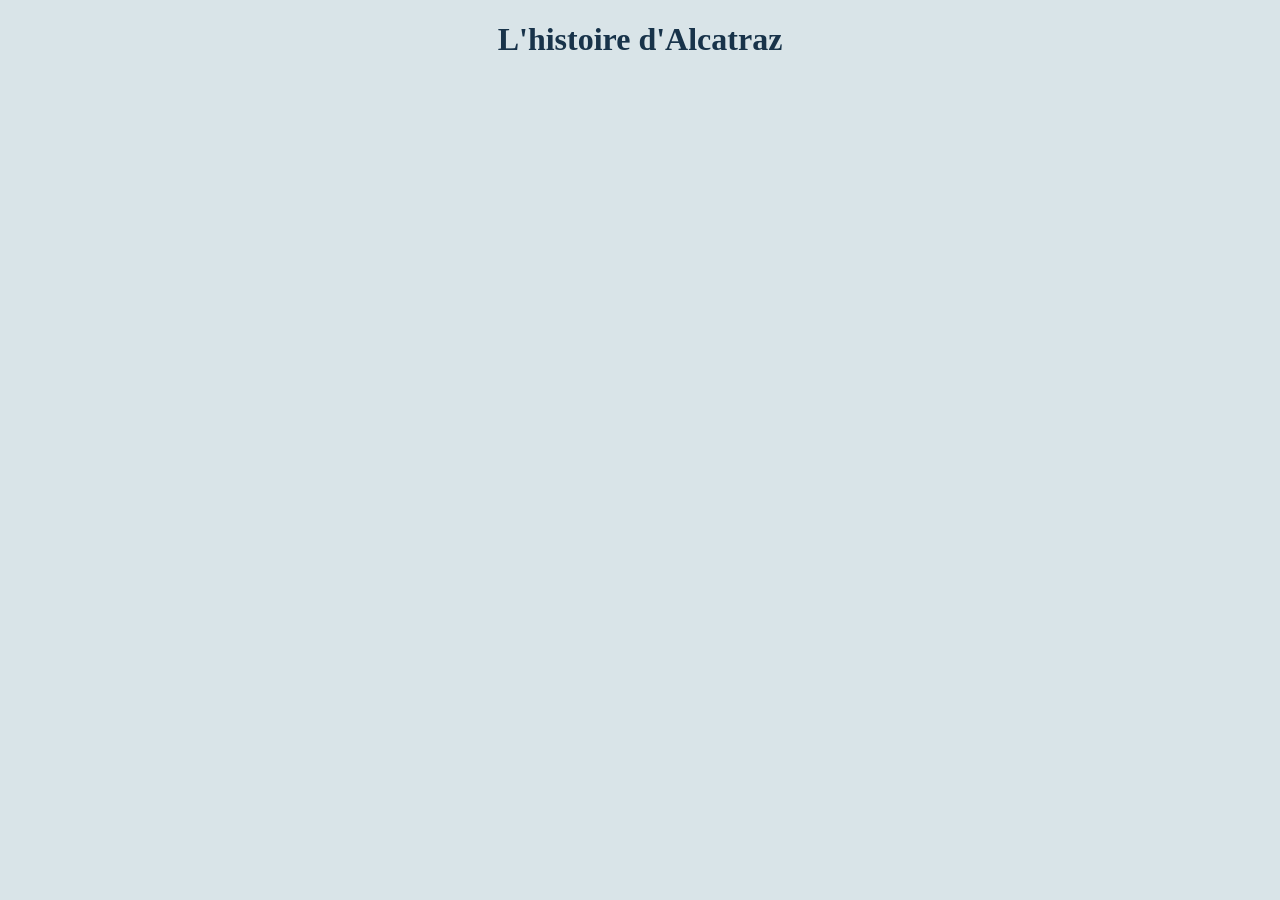
==== page2.html @ fc87a75d "3eme" ====
<!DOCTYPE html>
<html lang="en">
<head>
    <meta charset="UTF-8">
    <meta name="viewport" content="width=device-width, initial-scale=1.0">
    <title>p2</title>
    <link rel="stylesheet" href="./style.css">
</head>
<body>
    <header>
        <h1>
            L'histoire d'Alcatraz
        </h1>
    </header>
    <main>

    </main>
    <footer>

    </footer>
</body>
</html>
---- style.css ----
html {
      background-color: #D9E4E8;
}

header {
    text-align: center;
    
}
header h1 {
    color: #18334A;
}
main {
     
    
}
main ul {
    color: #354B59;
    background-color: #FFFFFF;
    margin-left: 10px;
    border-radius: 11px;
    
}
main li {
    
    margin: 10px;
}
section {
    display: flex;
    flex-direction: row ;
    align-items: center ; 
    justify-content: center ;
}

footer nav  {
    
    text-align: center;
    
    position: absolute;
    bottom: 20px;
    left: 50%;
    transform: translateX(-50%);
}
    

footer nav a {
    color: #C69B62;
}
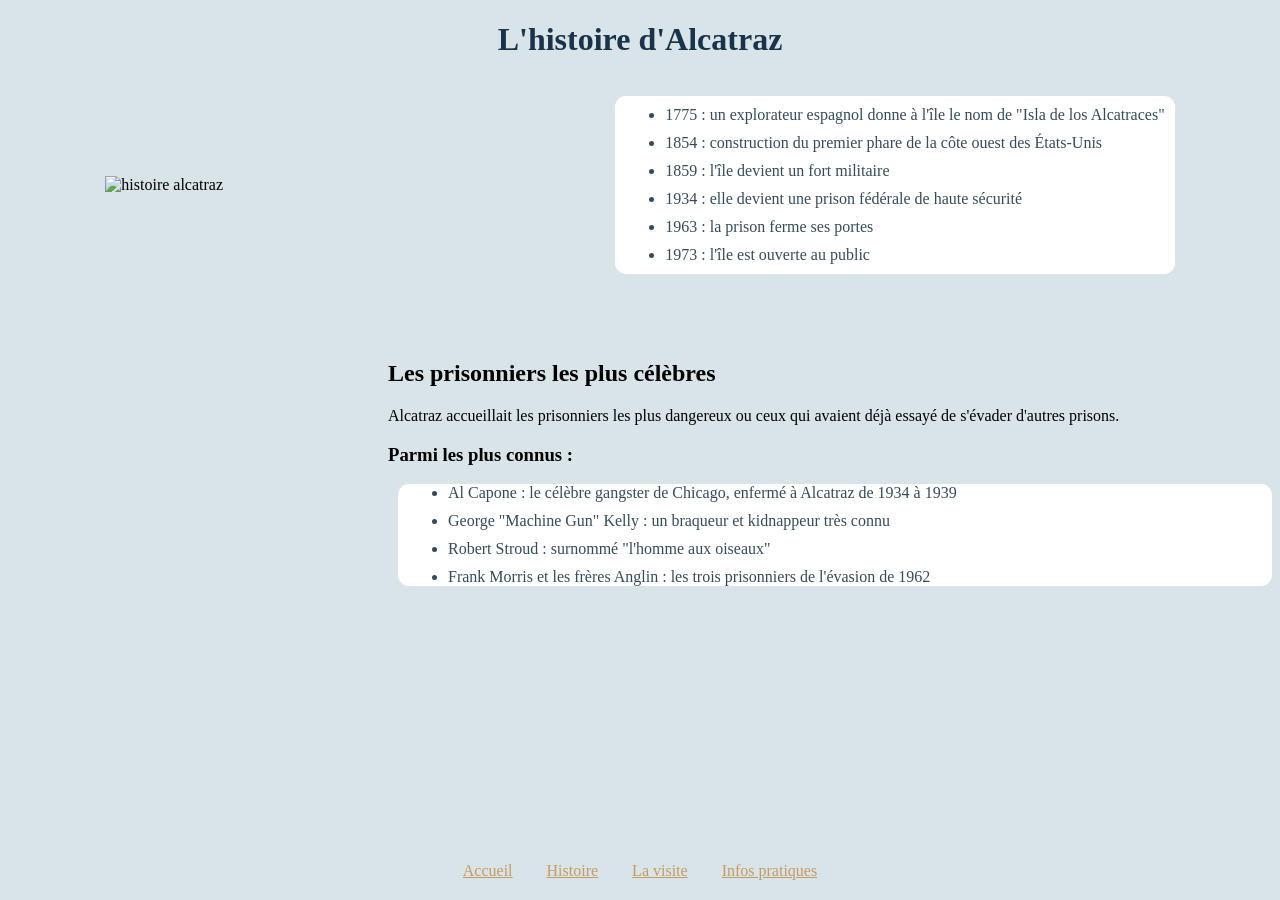
==== commit 15a13b0b: "6eme +4page" ====
--- a/page2.html
+++ b/page2.html
@@ -1,22 +1,69 @@
 <!DOCTYPE html>
-<html lang="en">
+<html lang="fr">
 <head>
     <meta charset="UTF-8">
     <meta name="viewport" content="width=device-width, initial-scale=1.0">
-    <title>p2</title>
+    <title>Histoire d'Alcatraz</title>
     <link rel="stylesheet" href="./style.css">
 </head>
 <body>
     <header>
-        <h1>
-            L'histoire d'Alcatraz
-        </h1>
+        <h1>L'histoire d'Alcatraz</h1>
     </header>
     <main>
 
+        <section>
+            <img src="./image/histoire.jpg" alt="histoire alcatraz" width="500">
+            <ul>
+                <li>
+                    1775 : un explorateur espagnol donne à l'île le nom de "Isla de los Alcatraces"
+                </li>
+                <li>
+                    1854 : construction du premier phare de la côte ouest des États-Unis
+                </li>
+                <li>
+                    1859 : l'île devient un fort militaire
+                </li>
+                <li>
+                    1934 : elle devient une prison fédérale de haute sécurité
+                </li>
+                <li>
+                    1963 : la prison ferme ses portes
+                </li>
+                <li>
+                    1973 : l'île est ouverte au public
+                </li>
+            </ul>
+        </section>
+        <nav>
+        <h2>Les prisonniers les plus célèbres</h2>
+        <p>Alcatraz accueillait les prisonniers les plus dangereux ou ceux qui avaient déjà essayé de s'évader d'autres prisons.</p>
+        <h3>
+            Parmi les plus connus :
+        </h3>
+        <ul>
+            <li>
+             Al Capone : le célèbre gangster de Chicago, enfermé à Alcatraz de 1934 à 1939
+            </li>
+            <li>
+             George "Machine Gun" Kelly : un braqueur et kidnappeur très connu
+            </li>
+            <li>
+             Robert Stroud : surnommé "l'homme aux oiseaux"
+            </li>
+            <li>
+             Frank Morris et les frères Anglin : les trois prisonniers de l'évasion de 1962
+            </li>
+        </ul>
+        </nav>
     </main>
     <footer>
-
+        <nav>
+            <a href="./page1.html">Accueil</a>
+            <a href="./page2.html">Histoire</a>
+            <a href="./page3.html">La visite</a>
+            <a href="./page4.html">Infos pratiques</a>
+        </nav>
     </footer>
 </body>
 </html>
--- a/style.css
+++ b/style.css
@@ -44,4 +44,15 @@
 
 footer nav a {
     color: #C69B62;
+    margin: 0 15px;
+}
+main nav {
+    margin-left: 380px;
+}
+main nav h2 {
+    
+    margin-top: 70px;
+}
+main nav p {
+    
 }
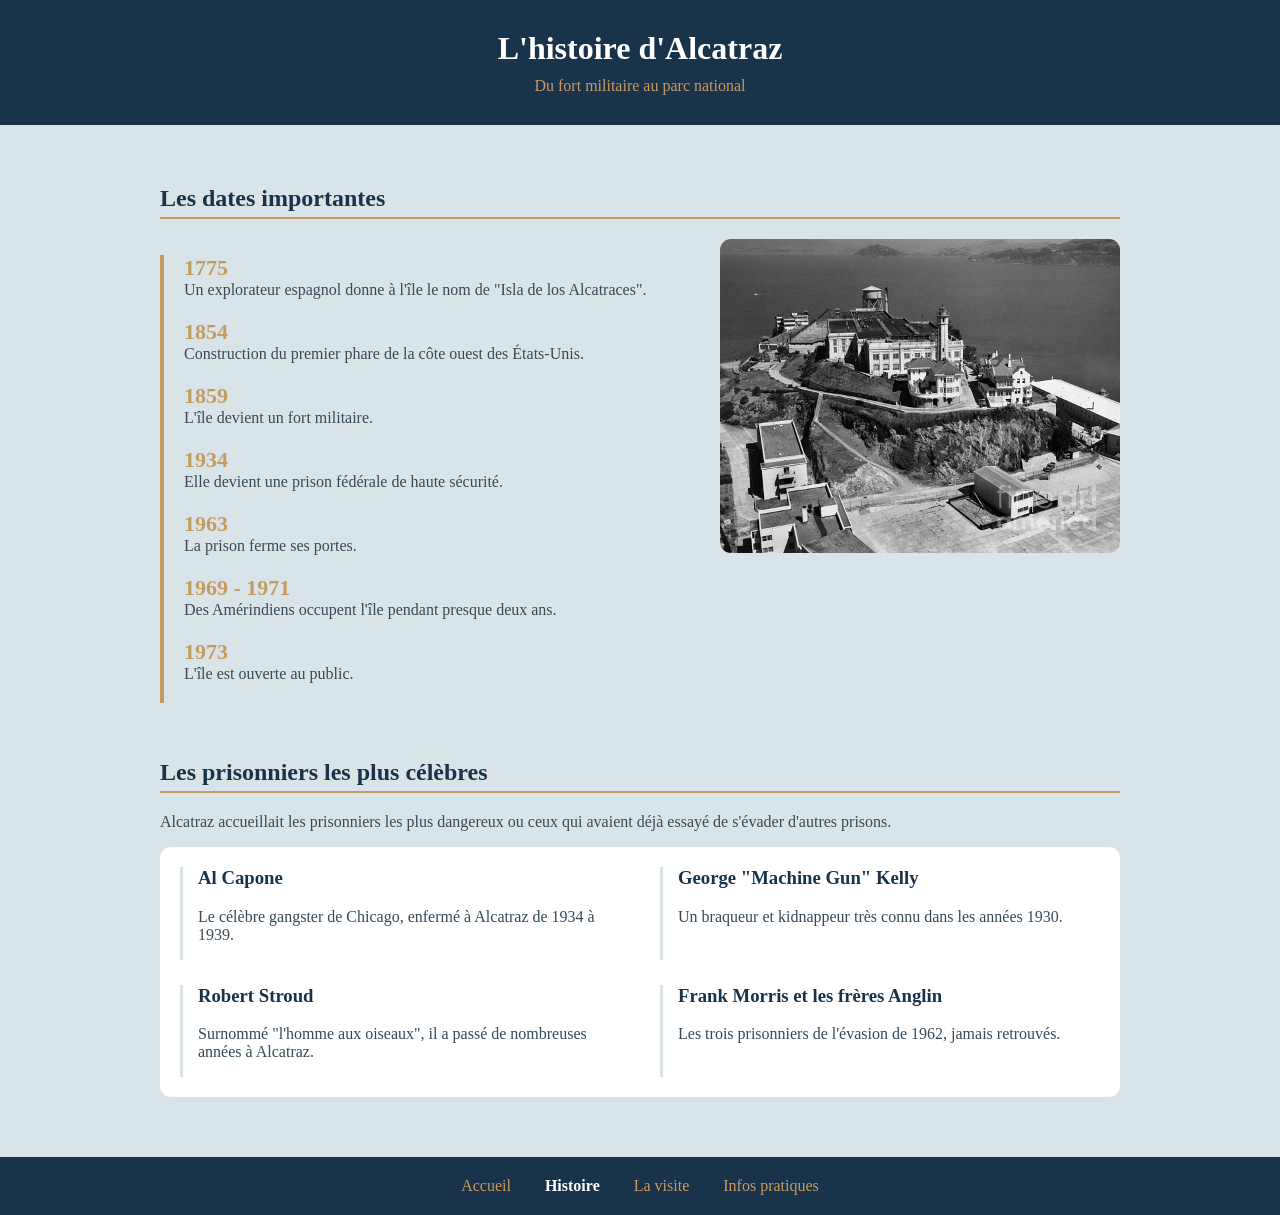
==== commit 2a610063: "7eme finale≈" ====
--- a/page2.html
+++ b/page2.html
@@ -9,61 +9,55 @@
 <body>
     <header>
         <h1>L'histoire d'Alcatraz</h1>
+        <p>Du fort militaire au parc national</p>
     </header>
     <main>
 
         <section>
-            <img src="./image/histoire.jpg" alt="histoire alcatraz" width="500">
-            <ul>
-                <li>
-                    1775 : un explorateur espagnol donne à l'île le nom de "Isla de los Alcatraces"
-                </li>
-                <li>
-                    1854 : construction du premier phare de la côte ouest des États-Unis
-                </li>
-                <li>
-                    1859 : l'île devient un fort militaire
-                </li>
-                <li>
-                    1934 : elle devient une prison fédérale de haute sécurité
-                </li>
-                <li>
-                    1963 : la prison ferme ses portes
-                </li>
-                <li>
-                    1973 : l'île est ouverte au public
-                </li>
-            </ul>
+            <h2>Les dates importantes</h2>
+            <div class="colonnes">
+                <ul class="frise">
+                    <li><span class="date">1775</span> Un explorateur espagnol donne à l'île le nom de "Isla de los Alcatraces".</li>
+                    <li><span class="date">1854</span> Construction du premier phare de la côte ouest des États-Unis.</li>
+                    <li><span class="date">1859</span> L'île devient un fort militaire.</li>
+                    <li><span class="date">1934</span> Elle devient une prison fédérale de haute sécurité.</li>
+                    <li><span class="date">1963</span> La prison ferme ses portes.</li>
+                    <li><span class="date">1969 - 1971</span> Des Amérindiens occupent l'île pendant presque deux ans.</li>
+                    <li><span class="date">1973</span> L'île est ouverte au public.</li>
+                </ul>
+                <img src="./image/alcatraz-island-lighthouse-california-lighthouse-circa-1950-california-views-mr-pat-hathaway-archives.jpg" alt="Ancienne photo d'Alcatraz">
+            </div>
         </section>
-        <nav>
-        <h2>Les prisonniers les plus célèbres</h2>
-        <p>Alcatraz accueillait les prisonniers les plus dangereux ou ceux qui avaient déjà essayé de s'évader d'autres prisons.</p>
-        <h3>
-            Parmi les plus connus :
-        </h3>
-        <ul>
-            <li>
-             Al Capone : le célèbre gangster de Chicago, enfermé à Alcatraz de 1934 à 1939
-            </li>
-            <li>
-             George "Machine Gun" Kelly : un braqueur et kidnappeur très connu
-            </li>
-            <li>
-             Robert Stroud : surnommé "l'homme aux oiseaux"
-            </li>
-            <li>
-             Frank Morris et les frères Anglin : les trois prisonniers de l'évasion de 1962
-            </li>
-        </ul>
-        </nav>
+
+        <section>
+            <h2>Les prisonniers les plus célèbres</h2>
+            <p>Alcatraz accueillait les prisonniers les plus dangereux ou ceux qui avaient déjà essayé de s'évader d'autres prisons.</p>
+                        <div class="carte grille">
+                <div class="prisonnier">
+                    <h3>Al Capone</h3>
+                    <p>Le célèbre gangster de Chicago, enfermé à Alcatraz de 1934 à 1939.</p>
+                </div>
+                <div class="prisonnier">
+                    <h3>George "Machine Gun" Kelly</h3>
+                    <p>Un braqueur et kidnappeur très connu dans les années 1930.</p>
+                </div>
+                <div class="prisonnier">
+                    <h3>Robert Stroud</h3>
+                    <p>Surnommé "l'homme aux oiseaux", il a passé de nombreuses années à Alcatraz.</p>
+                </div>
+                <div class="prisonnier">
+                    <h3>Frank Morris et les frères Anglin</h3>
+                    <p>Les trois prisonniers de l'évasion de 1962, jamais retrouvés.</p>
+                </div>
+            </div>
+        </section>
+
     </main>
     <footer>
-        <nav>
-            <a href="./page1.html">Accueil</a>
-            <a href="./page2.html">Histoire</a>
-            <a href="./page3.html">La visite</a>
-            <a href="./page4.html">Infos pratiques</a>
-        </nav>
+        <a href="./page1.html">Accueil</a>
+        <a class="actif" href="./page2.html">Histoire</a>
+        <a href="./page3.html">La visite</a>
+        <a href="./page4.html">Infos pratiques</a>
     </footer>
 </body>
 </html>
--- a/style.css
+++ b/style.css
@@ -1,58 +1,276 @@
-html {
-      background-color: #D9E4E8;
-}
-
+/* ========== COULEURS DU SITE ==========
+   Fond       : #D9E4E8
+   Bleu foncé : #18334A
+   Texte      : #354B59
+   Doré       : #C69B62
+   Blanc      : #FFFFFF
+======================================== */
+
+* {
+    box-sizing: border-box;
+}
+
+body {
+    background-color: #D9E4E8;
+    color: #354B59;
+    font-family: Georgia, serif;
+    margin: 0;
+}
+
+/* ===== HAUT DE PAGE ===== */
 header {
+    background-color: #18334A;
     text-align: center;
-    
-}
+    padding: 30px;
+}
+
 header h1 {
+    color: #FFFFFF;
+    margin: 0;
+}
+
+header p {
+    color: #C69B62;
+    margin-top: 10px;
+    margin-bottom: 0;
+}
+
+/* ===== CONTENU (toutes les pages) ===== */
+main {
+    max-width: 1000px;
+    margin: 0 auto;
+    padding: 20px;
+}
+
+h2 {
     color: #18334A;
-}
-main {
-     
-    
-}
-main ul {
-    color: #354B59;
+    border-bottom: 2px solid #C69B62;
+    padding-bottom: 5px;
+    margin-top: 40px;
+}
+
+h3 {
+    color: #18334A;
+}
+
+img {
+    border-radius: 11px;
+}
+
+li {
+    margin: 10px;
+}
+
+.carte {
     background-color: #FFFFFF;
-    margin-left: 10px;
-    border-radius: 11px;
-    
-}
-main li {
-    
-    margin: 10px;
-}
-section {
-    display: flex;
-    flex-direction: row ;
-    align-items: center ; 
-    justify-content: center ;
-}
-
-footer nav  {
-    
+    border-radius: 11px;
+    padding: 20px;
+}
+
+.carte h3 {
+    margin-top: 0;
+}
+
+.bouton {
+    display: inline-block;
+    background-color: #C69B62;
+    color: #FFFFFF;
+    padding: 10px 20px;
+    border-radius: 11px;
+    text-decoration: none;
+}
+
+.bouton:hover {
+    background-color: #18334A;
+}
+
+/* ===== BAS DE PAGE ===== */
+footer {
+    background-color: #18334A;
     text-align: center;
-    
-    position: absolute;
-    bottom: 20px;
-    left: 50%;
-    transform: translateX(-50%);
-}
-    
-
-footer nav a {
+    padding: 20px;
+    margin-top: 40px;
+}
+
+footer a {
     color: #C69B62;
     margin: 0 15px;
-}
-main nav {
-    margin-left: 380px;
-}
-main nav h2 {
-    
-    margin-top: 70px;
-}
-main nav p {
-    
+    text-decoration: none;
+}
+
+footer a:hover {
+    text-decoration: underline;
+}
+
+footer a.actif {
+    color: #FFFFFF;
+    font-weight: bold;
+}
+
+/* ===== PAGE 1 : ACCUEIL ===== */
+.intro {
+    display: flex;
+    align-items: center;
+    gap: 20px;
+    margin-top: 20px;
+}
+
+.intro img {
+    width: 500px;
+}
+
+.cartes {
+    display: flex;
+}
+
+.point {
+    flex: 1;
+    padding: 0 15px;
+    border-left: 2px solid #D9E4E8;
+}
+
+.point:first-child {
+    border-left: none;
+}
+
+.cartes h3 {
+    color: #C69B62;
+}
+/* ===== PAGE 2 : HISTOIRE ===== */
+.colonnes {
+    display: flex;
+    gap: 30px;
+    align-items: flex-start;
+}
+
+.frise {
+    flex: 1;
+    list-style: none;
+    padding: 0;
+    border-left: 4px solid #C69B62;
+}
+
+.frise li {
+    padding-left: 20px;
+    margin: 0 0 20px 0;
+}
+
+.date {
+    display: block;
+    color: #C69B62;
+    font-size: 22px;
+    font-weight: bold;
+}
+
+.colonnes img {
+    width: 400px;
+}
+
+.grille {
+    display: grid;
+    grid-template-columns: 1fr 1fr;
+    gap: 25px 40px;
+}
+
+.grille > div {
+    border-left: 3px solid #D9E4E8;
+    padding-left: 15px;
+}
+
+.grille h3 {
+    margin-top: 0;
+}
+
+/* ===== PAGE 3 : LA VISITE ===== */
+.banniere img {
+    width: 100%;
+    height: 300px;
+    object-fit: cover;
+}
+
+.chiffres {
+    display: grid;
+    grid-template-columns: 1fr 1fr 1fr 1fr;
+    text-align: center;
+    margin-top: 20px;
+}
+
+.chiffres > div {
+    border-left: 3px solid #D9E4E8;
+}
+
+.chiffres > div:first-child {
+    border-left: none;
+}
+
+.chiffres strong {
+    display: block;
+    font-size: 26px;
+    color: #C69B62;
+}
+
+.bloc {
+    display: flex;
+    align-items: center;
+    gap: 30px;
+    margin-top: 30px;
+}
+
+.bloc.inverse {
+    flex-direction: row-reverse;
+}
+
+.bloc img {
+    width: 450px;
+}
+
+/* ===== PAGE 4 : INFOS PRATIQUES ===== */
+table {
+    width: 100%;
+    border-collapse: collapse;
+    background-color: #FFFFFF;
+    border-radius: 11px;
+    overflow: hidden;
+}
+
+th {
+    background-color: #C69B62;
+    color: #FFFFFF;
+    text-align: left;
+    padding: 12px;
+}
+
+td {
+    padding: 12px;
+    border-bottom: 1px solid #D9E4E8;
+}
+
+.deux-colonnes {
+    display: flex;
+    gap: 20px;
+    margin-top: 30px;
+}
+
+.deux-colonnes {
+    display: grid;
+    grid-template-columns: 1fr 1fr;
+    gap: 40px;
+    margin-top: 30px;
+}
+
+.deux-colonnes > div:last-child {
+    border-left: 3px solid #D9E4E8;
+    padding-left: 20px;
+}
+
+.liste-check {
+    list-style: none;
+    padding: 0;
+}
+
+.conseil {
+    background-color: #FFFFFF;
+    border-radius: 11px;
+    padding: 20px;
+    margin-top: 30px;
 }
